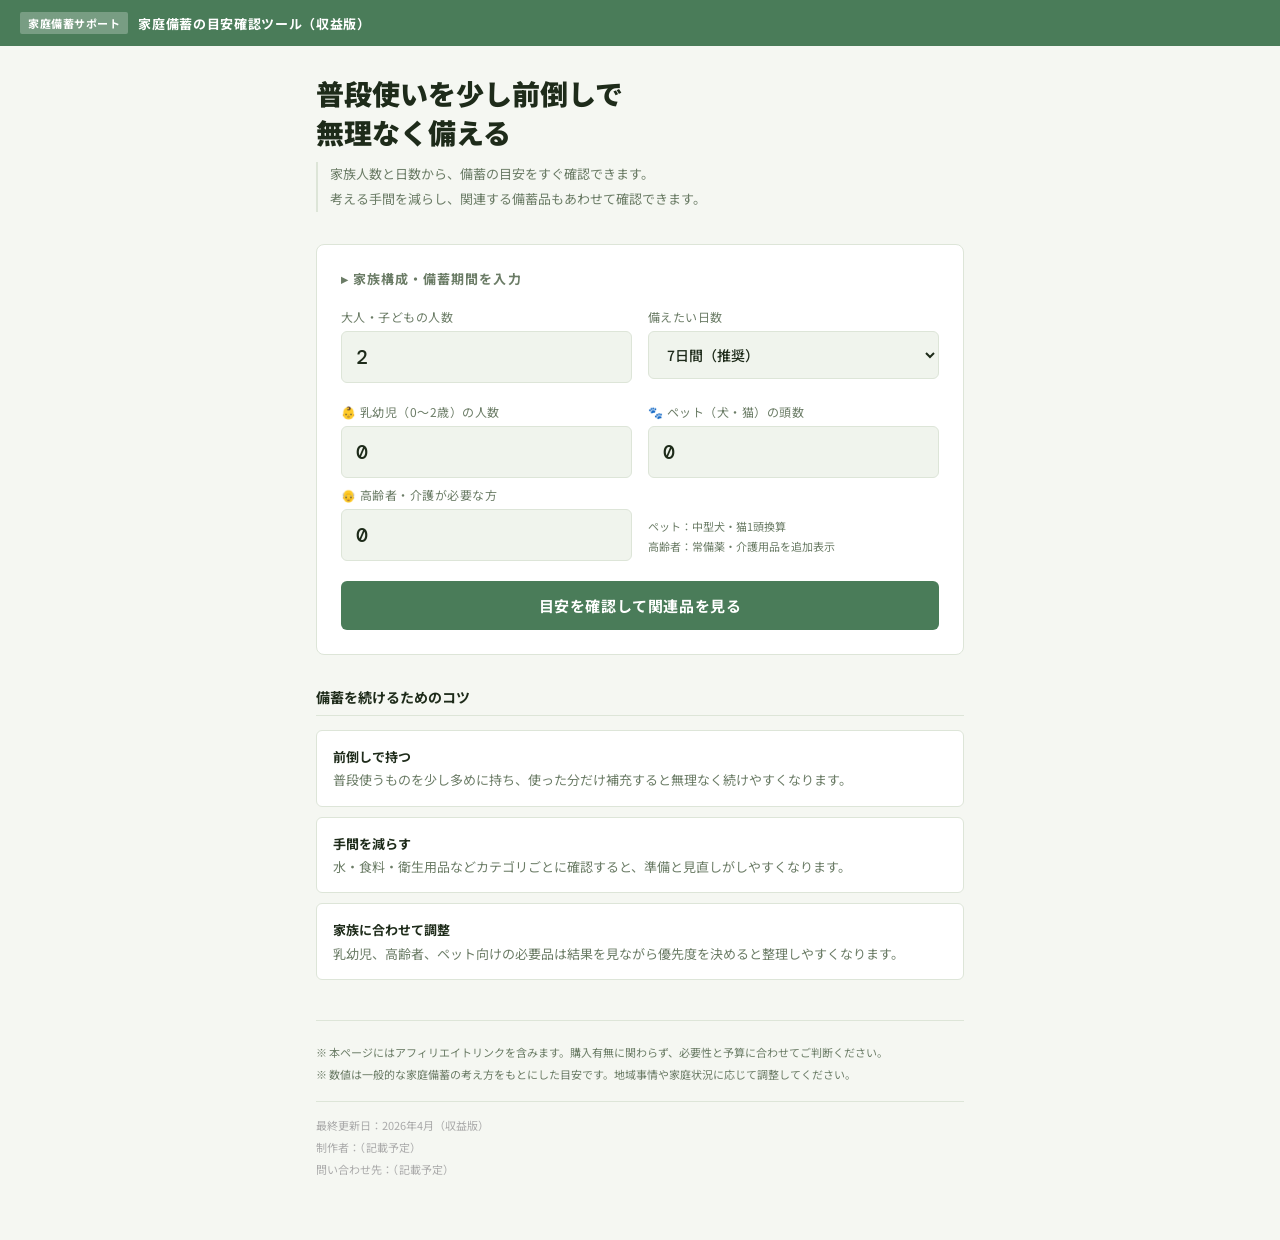
==== revenue/index.html @ bbccff5f "Update index.html" ====
<!DOCTYPE html>
<html lang="ja">
<head>
  <!-- Google tag (gtag.js) -->
<script async src="https://www.googletagmanager.com/gtag/js?id=G-L59L2FK11F"></script>
<script>
  window.dataLayer = window.dataLayer || [];
  function gtag(){dataLayer.push(arguments);}
  gtag('js', new Date());

  gtag('config', 'G-L59L2FK11F');
</script>
  <meta charset="UTF-8">
  <meta name="viewport" content="width=device-width, initial-scale=1.0">
  <title>家庭備蓄の目安確認ツール</title>
  <meta name="description" content="家族人数と備蓄日数から、水・食料・衛生用品など家庭備蓄の目安をすぐ確認できます。乳幼児・ペット・高齢者向けの追加項目にも対応した、無理のない備えの参考ツールです。">
  <meta property="og:type" content="website">
  <meta property="og:locale" content="ja_JP">
  <meta property="og:title" content="家庭備蓄の目安確認ツール">
  <meta property="og:description" content="家族人数と備蓄日数から、水・食料・衛生用品など家庭備蓄の目安をすぐ確認できます。乳幼児・ペット・高齢者向けの追加項目にも対応した、無理のない備えの参考ツールです。">
  <meta name="twitter:card" content="summary">
  <meta name="twitter:title" content="家庭備蓄の目安確認ツール">
  <meta name="twitter:description" content="家族人数と備蓄日数から、水・食料・衛生用品など家庭備蓄の目安をすぐ確認できます。乳幼児・ペット・高齢者向けの追加項目にも対応した、無理のない備えの参考ツールです。">
  <link rel="stylesheet" href="../shared/css/base.css">
</head>
<body>
  <div class="header">
    <span class="header-badge">家庭備蓄サポート</span>
    <span class="header-title">家庭備蓄の目安確認ツール（収益版）</span>
  </div>

  <div class="container">
    <div class="hero">
      <h1>普段使いを少し前倒しで<br>無理なく備える</h1>
      <p>
        家族人数と日数から、備蓄の目安をすぐ確認できます。<br>
        考える手間を減らし、関連する備蓄品もあわせて確認できます。
      </p>
    </div>

    <div class="calc-panel">
      <h2>▸ 家族構成・備蓄期間を入力</h2>
      <div class="inputs-row">
        <div class="input-group"><label>大人・子どもの人数</label><input type="number" id="members" value="2" min="0" max="20"></div>
        <div class="input-group"><label>備えたい日数</label><select id="days"><option value="3">3日間（最低ライン）</option><option value="7" selected>7日間（推奨）</option><option value="14">14日間（安心）</option><option value="30">30日間（長期備蓄）</option></select></div>
      </div>
      <div class="inputs-row" style="margin-bottom: 8px">
        <div class="input-group"><label>👶 乳幼児（0〜2歳）の人数</label><input type="number" id="babies" value="0" min="0" max="10"></div>
        <div class="input-group"><label>🐾 ペット（犬・猫）の頭数</label><input type="number" id="pets" value="0" min="0" max="10"></div>
      </div>
      <div class="inputs-row">
        <div class="input-group"><label>👴 高齢者・介護が必要な方</label><input type="number" id="elderly" value="0" min="0" max="10"></div>
        <div class="input-group" style="display: flex; align-items: flex-end"><div style="font-size: 11px; color: var(--muted); line-height: 1.8; padding-bottom: 4px">ペット：中型犬・猫1頭換算<br>高齢者：常備薬・介護用品を追加表示</div></div>
      </div>
      <button class="calc-btn" onclick="calculate()">目安を確認して関連品を見る</button>
    </div>

    <div class="results" id="results">
      <div class="result-header"><h2 id="result-title">目安一覧</h2><span class="result-badge">算出完了</span></div>
      <div class="category"><div class="category-header"><span class="icon">💧</span><h3>水</h3></div><div class="item-row"><div class="item-info"><div class="item-name">飲料水・生活用水</div><div class="item-desc">1人1日3L（飲料・調理・衛生用途の合計）</div></div><div class="item-qty-wrap"><div class="item-qty" id="water-qty">-</div><div class="item-unit">リットル</div></div></div></div>
      <div class="category"><div class="category-header"><span class="icon">🍚</span><h3>食料</h3></div><div class="item-row"><div class="item-info"><div class="item-name">白米・無洗米</div><div class="item-desc">1人1日0.15kg（茶碗2〜3杯分）</div></div><div class="item-qty-wrap"><div class="item-qty" id="rice-qty">-</div><div class="item-unit">kg</div></div></div><div class="item-row"><div class="item-info"><div class="item-name">レトルト食品</div><div class="item-desc">1人1日2食分（カレー・パスタソース等）</div></div><div class="item-qty-wrap"><div class="item-qty" id="retort-qty">-</div><div class="item-unit">パック</div></div></div><div class="item-row"><div class="item-info"><div class="item-name">インスタント麺・カップ麺</div><div class="item-desc">1人1日1食分</div></div><div class="item-qty-wrap"><div class="item-qty" id="noodle-qty">-</div><div class="item-unit">食</div></div></div><div class="item-row"><div class="item-info"><div class="item-name">缶詰（魚・肉・野菜）</div><div class="item-desc">1人2日に1缶</div></div><div class="item-qty-wrap"><div class="item-qty" id="can-qty">-</div><div class="item-unit">缶</div></div></div></div>
      <div class="category"><div class="category-header"><span class="icon">🔥</span><h3>エネルギー・燃料</h3></div><div class="item-row"><div class="item-info"><div class="item-name">カセットガスボンベ</div><div class="item-desc">1本で約60〜90分の調理が可能</div></div><div class="item-qty-wrap"><div class="item-qty" id="gas-qty">-</div><div class="item-unit">本</div></div></div><div class="item-row"><div class="item-info"><div class="item-name">モバイルバッテリー（大容量）</div><div class="item-desc">20,000mAh以上を目安に</div></div><div class="item-qty-wrap"><div class="item-qty" id="battery-qty">-</div><div class="item-unit">個</div></div></div></div>
      <div class="category"><div class="category-header"><span class="icon">🧴</span><h3>衛生・生活用品</h3></div><div class="item-row"><div class="item-info"><div class="item-name">トイレットペーパー</div><div class="item-desc">1人1日0.5ロール目安</div></div><div class="item-qty-wrap"><div class="item-qty" id="tp-qty">-</div><div class="item-unit">ロール</div></div></div><div class="item-row"><div class="item-info"><div class="item-name">除菌ウェットシート</div><div class="item-desc">断水時の身体ケアに活用できます</div></div><div class="item-qty-wrap"><div class="item-qty" id="wet-qty">-</div><div class="item-unit">パック</div></div></div><div class="item-row"><div class="item-info"><div class="item-name">生理用品</div><div class="item-desc">必要な方は1周期分以上を目安に</div></div><div class="item-qty-wrap"><div class="item-qty">1</div><div class="item-unit">パック以上</div></div></div></div>
      <div class="category" id="baby-section" style="display:none"><div class="category-header"><span class="icon">👶</span><h3>乳幼児用品</h3><span class="count-label" id="baby-count-label"></span></div><div class="item-row"><div class="item-info"><div class="item-name">粉ミルク・液体ミルク</div><div class="item-desc">1日6〜8回授乳、1缶約130回分</div></div><div class="item-qty-wrap"><div class="item-qty" id="milk-qty">-</div><div class="item-unit">缶</div></div></div><div class="item-row"><div class="item-info"><div class="item-name">紙おむつ</div><div class="item-desc">1日6〜8枚目安</div></div><div class="item-qty-wrap"><div class="item-qty" id="diaper-qty">-</div><div class="item-unit">枚</div></div></div><div class="item-row"><div class="item-info"><div class="item-name">おしりふき</div><div class="item-desc">1日15〜20枚、80枚入り1パック</div></div><div class="item-qty-wrap"><div class="item-qty" id="babywipe-qty">-</div><div class="item-unit">パック</div></div></div><div class="item-row"><div class="item-info"><div class="item-name">ベビーフード（離乳食）</div><div class="item-desc">1日3食分（5か月以降が目安）</div></div><div class="item-qty-wrap"><div class="item-qty" id="babyfood-qty">-</div><div class="item-unit">個</div></div></div></div>
      <div class="category" id="pet-section" style="display:none"><div class="category-header"><span class="icon">🐾</span><h3>ペット用品</h3><span class="count-label" id="pet-count-label"></span></div><div class="item-row"><div class="item-info"><div class="item-name">🐶 ドッグフード（ドライ）</div><div class="item-desc">中型犬1日250g目安</div></div><div class="item-qty-wrap"><div class="item-qty" id="petfood-dog-qty">-</div><div class="item-unit">kg</div></div></div><div class="item-row"><div class="item-info"><div class="item-name">🐱 キャットフード（ドライ）</div><div class="item-desc">猫1日60g目安</div></div><div class="item-qty-wrap"><div class="item-qty" id="petfood-cat-qty">-</div><div class="item-unit">kg</div></div></div><div class="item-row"><div class="item-info"><div class="item-name">ペット用水</div><div class="item-desc">体重1kgあたり50ml/日（中型犬：約1L/日）</div></div><div class="item-qty-wrap"><div class="item-qty" id="petwater-qty">-</div><div class="item-unit">リットル</div></div></div><div class="item-row"><div class="item-info"><div class="item-name">ペットシーツ</div><div class="item-desc">1頭1日3〜4枚（室内排泄用）</div></div><div class="item-qty-wrap"><div class="item-qty" id="petsheet-qty">-</div><div class="item-unit">枚</div></div></div><div class="item-row"><div class="item-info"><div class="item-name">キャリーバッグ・ケージ</div><div class="item-desc">避難時の移動に必要（1頭1個）</div></div><div class="item-qty-wrap"><div class="item-qty" id="petcarry-qty">-</div><div class="item-unit">個</div></div></div></div>
      <div class="category" id="elderly-section" style="display:none"><div class="category-header"><span class="icon">👴</span><h3>高齢者・介護用品</h3><span class="count-label" id="elderly-count-label"></span></div><div class="item-row"><div class="item-info"><div class="item-name">大人用紙おむつ・パッド</div><div class="item-desc">1人1日4〜6枚目安</div></div><div class="item-qty-wrap"><div class="item-qty" id="adult-diaper-qty">-</div><div class="item-unit">枚</div></div></div><div class="item-row"><div class="item-info"><div class="item-name">介護用ウェットタオル（全身清拭用）</div><div class="item-desc">断水時の身体ケアに活用できます</div></div><div class="item-qty-wrap"><div class="item-qty" id="care-wipe-qty">-</div><div class="item-unit">パック</div></div></div><div class="item-row"><div class="item-info"><div class="item-name">やわらか食・介護食（レトルト）</div><div class="item-desc">1人1日3食分</div></div><div class="item-qty-wrap"><div class="item-qty" id="care-food-qty">-</div><div class="item-unit">食</div></div></div><div class="item-row"><div class="item-info"><div class="item-name">常備薬・処方薬の予備</div><div class="item-desc">かかりつけ医への相談をご検討ください</div></div><div class="item-qty-wrap"><div class="item-qty" id="medicine-qty">-</div><div class="item-unit">日分</div></div></div></div>

      <div class="summary-box">
        <h3>▸ 入力内容の概要</h3>
        <div class="summary-item"><span>大人・子ども</span><span class="val" id="sum-members">-</span></div>
        <div class="summary-item" id="sum-baby-row" style="display:none"><span>👶 乳幼児</span><span class="val" id="sum-babies">-</span></div>
        <div class="summary-item" id="sum-pet-row" style="display:none"><span>🐾 ペット</span><span class="val" id="sum-pets">-</span></div>
        <div class="summary-item" id="sum-elderly-row" style="display:none"><span>👴 高齢者・介護</span><span class="val" id="sum-elderly">-</span></div>
        <div class="summary-item"><span>備蓄期間</span><span class="val" id="sum-days">-</span></div>
        <div class="summary-item"><span>水（人間分合計）</span><span class="val" id="sum-water">-</span></div>
        <div class="summary-item"><span>食料（概算カロリー）</span><span class="val" id="sum-kcal">-</span></div>
        <div class="summary-item"><span>ガスボンベ</span><span class="val" id="sum-gas">-</span></div>
      </div>

      <div class="recommend" id="recommend-section" style="display:none">
        <h2>関連する備蓄品を見る</h2>
        <p>普段使うものを少し前倒しで準備したい方向けに、目安に沿って選びやすい商品ページをまとめています。</p>
        <div class="recommend-grid">
          <a class="recommend-link" id="rec-water" href="https://www.amazon.co.jp/s?k=保存水+2L&tag=example-22" target="_blank" rel="sponsored noopener noreferrer"><strong>保存水・飲料水</strong><span>2Lボトル中心で在庫を確認</span></a>
          <a class="recommend-link" id="rec-food" href="https://www.amazon.co.jp/s?k=非常食+レトルト&tag=example-22" target="_blank" rel="sponsored noopener noreferrer"><strong>レトルト・非常食</strong><span>日常食べ慣れたものを優先</span></a>
          <a class="recommend-link" id="rec-hygiene" href="https://www.amazon.co.jp/s?k=防災+衛生用品&tag=example-22" target="_blank" rel="sponsored noopener noreferrer"><strong>衛生用品セット</strong><span>生理用品や除菌用品をまとめて確認</span></a>
          <a class="recommend-link" id="rec-power" href="https://www.amazon.co.jp/s?k=モバイルバッテリー+大容量&tag=example-22" target="_blank" rel="sponsored noopener noreferrer"><strong>電源・ガス関連</strong><span>停電時の調理と充電を備える</span></a>
        </div>
      </div>
    </div>

    <div class="tips">
      <h2>備蓄を続けるためのコツ</h2>
      <div class="tip-card"><strong>前倒しで持つ</strong><br>普段使うものを少し多めに持ち、使った分だけ補充すると無理なく続けやすくなります。</div>
      <div class="tip-card"><strong>手間を減らす</strong><br>水・食料・衛生用品などカテゴリごとに確認すると、準備と見直しがしやすくなります。</div>
      <div class="tip-card"><strong>家族に合わせて調整</strong><br>乳幼児、高齢者、ペット向けの必要品は結果を見ながら優先度を決めると整理しやすくなります。</div>
    </div>

    <div class="footer-note">
      ※ 本ページにはアフィリエイトリンクを含みます。購入有無に関わらず、必要性と予算に合わせてご判断ください。<br>
      ※ 数値は一般的な家庭備蓄の考え方をもとにした目安です。地域事情や家庭状況に応じて調整してください。
    </div>
    <div class="footer-meta">
      最終更新日：2026年4月（収益版）<br>
      制作者：（記載予定）<br>
      問い合わせ先：（記載予定）
    </div>
  </div>

  <script src="../shared/js/core.js"></script>
  <script src="../shared/js/revenue.js"></script>
</body>
</html>
---- shared/css/base.css ----
@import url('https://fonts.googleapis.com/css2?family=Noto+Sans+JP:wght@400;700;900&family=DM+Mono:wght@400;500&display=swap');

:root {
  --bg: #f5f7f2;
  --surface: #ffffff;
  --surface2: #f0f4ed;
  --border: #dde5d8;
  --accent: #4a7c59;
  --accent2: #2d6a8f;
  --text: #1e2b1a;
  --muted: #6b7c66;
  --green: #4a7c59;
}

* { box-sizing: border-box; margin: 0; padding: 0; }

body {
  background: var(--bg);
  color: var(--text);
  font-family: 'Noto Sans JP', sans-serif;
  min-height: 100vh;
}

.header {
  background: var(--accent);
  padding: 12px 20px;
  display: flex;
  align-items: center;
  gap: 10px;
}

.header-badge {
  background: rgba(255,255,255,0.25);
  color: #fff;
  font-weight: 700;
  font-size: 11px;
  padding: 3px 8px;
  border-radius: 2px;
  letter-spacing: 0.05em;
}

.header-title {
  font-weight: 700;
  font-size: 13px;
  letter-spacing: 0.05em;
  color: #fff;
}

.container {
  max-width: 680px;
  margin: 0 auto;
  padding: 28px 16px 60px;
}

.hero { margin-bottom: 32px; }
.hero h1 {
  font-size: clamp(20px, 5vw, 28px);
  font-weight: 900;
  line-height: 1.4;
  margin-bottom: 10px;
}

.hero p {
  color: var(--muted);
  font-size: 13px;
  line-height: 1.9;
  border-left: 2px solid var(--border);
  padding-left: 12px;
}

.calc-panel {
  background: var(--surface);
  border: 1px solid var(--border);
  border-radius: 8px;
  padding: 24px;
  margin-bottom: 28px;
}

.calc-panel h2 {
  font-size: 13px;
  font-weight: 700;
  letter-spacing: 0.08em;
  color: var(--muted);
  margin-bottom: 20px;
}

.inputs-row {
  display: grid;
  grid-template-columns: 1fr 1fr;
  gap: 16px;
  margin-bottom: 20px;
}

.input-group label {
  display: block;
  font-size: 12px;
  color: var(--muted);
  margin-bottom: 6px;
  letter-spacing: 0.04em;
}

.input-group input,
.input-group select {
  width: 100%;
  background: var(--surface2);
  border: 1px solid var(--border);
  border-radius: 6px;
  color: var(--text);
  font-size: 20px;
  font-family: 'DM Mono', monospace;
  font-weight: 500;
  padding: 12px 14px;
  outline: none;
  transition: border-color 0.2s;
}

.input-group input:focus,
.input-group select:focus { border-color: var(--accent); }

.input-group select {
  font-size: 14px;
  font-family: 'Noto Sans JP', sans-serif;
  cursor: pointer;
}

.calc-btn {
  width: 100%;
  min-height: 48px;
  background: var(--accent);
  color: #fff;
  border: none;
  border-radius: 6px;
  font-family: 'Noto Sans JP', sans-serif;
  font-weight: 700;
  font-size: 15px;
  padding: 14px 16px;
  cursor: pointer;
  letter-spacing: 0.04em;
  transition: opacity 0.2s, transform 0.1s;
}

.calc-btn:hover { opacity: 0.9; }
.calc-btn:active { transform: scale(0.99); }

.results { display: none; }
.results.show { display: block; }

.result-header {
  display: flex;
  align-items: center;
  gap: 10px;
  margin-bottom: 20px;
}

.result-header h2 {
  font-size: 17px;
  font-weight: 900;
}

.result-badge {
  background: var(--green);
  color: #fff;
  font-size: 11px;
  font-weight: 700;
  padding: 3px 8px;
  border-radius: 2px;
}

.category {
  margin-bottom: 20px;
  border: 1px solid var(--border);
  border-radius: 8px;
  overflow: hidden;
}

.category-header {
  background: var(--surface2);
  padding: 12px 16px;
  display: flex;
  align-items: center;
  gap: 8px;
}

.category-header .icon { font-size: 18px; }
.category-header h3 {
  font-size: 14px;
  font-weight: 700;
  flex: 1;
}

.category-header .count-label {
  font-family: 'DM Mono', monospace;
  font-size: 12px;
  color: var(--accent2);
}

.item-row {
  padding: 14px 16px;
  border-top: 1px solid var(--border);
  display: flex;
  align-items: center;
  gap: 12px;
}

.item-info { flex: 1; }
.item-name {
  font-size: 14px;
  font-weight: 700;
  margin-bottom: 2px;
}

.item-desc {
  font-size: 12px;
  color: var(--muted);
}

.item-qty-wrap { text-align: right; min-width: 80px; }
.item-qty {
  font-family: 'DM Mono', monospace;
  font-size: 20px;
  font-weight: 500;
  color: var(--accent2);
}

.item-unit {
  font-size: 11px;
  color: var(--muted);
  margin-top: 2px;
}

.summary-box {
  background: linear-gradient(135deg, #eef4ea, #e8f0f5);
  border: 1px solid var(--border);
  border-radius: 8px;
  padding: 20px;
  margin-top: 28px;
}

.summary-box h3 {
  font-size: 13px;
  color: var(--muted);
  letter-spacing: 0.06em;
  margin-bottom: 14px;
}

.summary-item {
  display: flex;
  justify-content: space-between;
  font-size: 14px;
  padding: 5px 0;
  border-bottom: 1px solid var(--border);
}

.summary-item:last-child { border-bottom: none; }
.summary-item .val {
  font-family: 'DM Mono', monospace;
  color: var(--accent2);
  font-weight: 500;
}

.tips { margin-top: 32px; }
.tips h2 {
  font-size: 14px;
  font-weight: 700;
  margin-bottom: 14px;
  padding-bottom: 8px;
  border-bottom: 1px solid var(--border);
  color: var(--text);
}

.tip-card {
  background: var(--surface);
  border: 1px solid var(--border);
  border-radius: 6px;
  padding: 14px 16px;
  margin-bottom: 10px;
  font-size: 13px;
  line-height: 1.8;
  color: var(--muted);
}

.tip-card strong { color: var(--text); }

.recommend {
  margin-top: 28px;
  background: var(--surface);
  border: 1px solid var(--border);
  border-radius: 8px;
  padding: 18px 16px;
}

.recommend h2 {
  font-size: 14px;
  margin-bottom: 6px;
}

.recommend p {
  font-size: 12px;
  color: var(--muted);
  margin-bottom: 14px;
  line-height: 1.8;
}

.recommend-grid {
  display: grid;
  grid-template-columns: 1fr 1fr;
  gap: 10px;
}

.recommend-link {
  display: block;
  border: 1px solid var(--border);
  background: var(--surface2);
  border-radius: 8px;
  text-decoration: none;
  color: var(--text);
  padding: 12px;
  min-height: 72px;
}

.recommend-link strong {
  display: block;
  font-size: 13px;
  margin-bottom: 4px;
}

.recommend-link span {
  font-size: 11px;
  color: var(--muted);
  line-height: 1.6;
}

.footer-note {
  margin-top: 40px;
  padding-top: 20px;
  border-top: 1px solid var(--border);
  font-size: 11px;
  color: var(--muted);
  line-height: 2;
}

.footer-meta {
  margin-top: 16px;
  padding-top: 12px;
  border-top: 1px solid var(--border);
  font-size: 11px;
  color: #aaa;
  line-height: 2;
}

@media (max-width: 480px) {
  .inputs-row { grid-template-columns: 1fr; }
  .item-row { flex-wrap: wrap; }
  .recommend-grid { grid-template-columns: 1fr; }
  .recommend-link { min-height: 64px; }
}
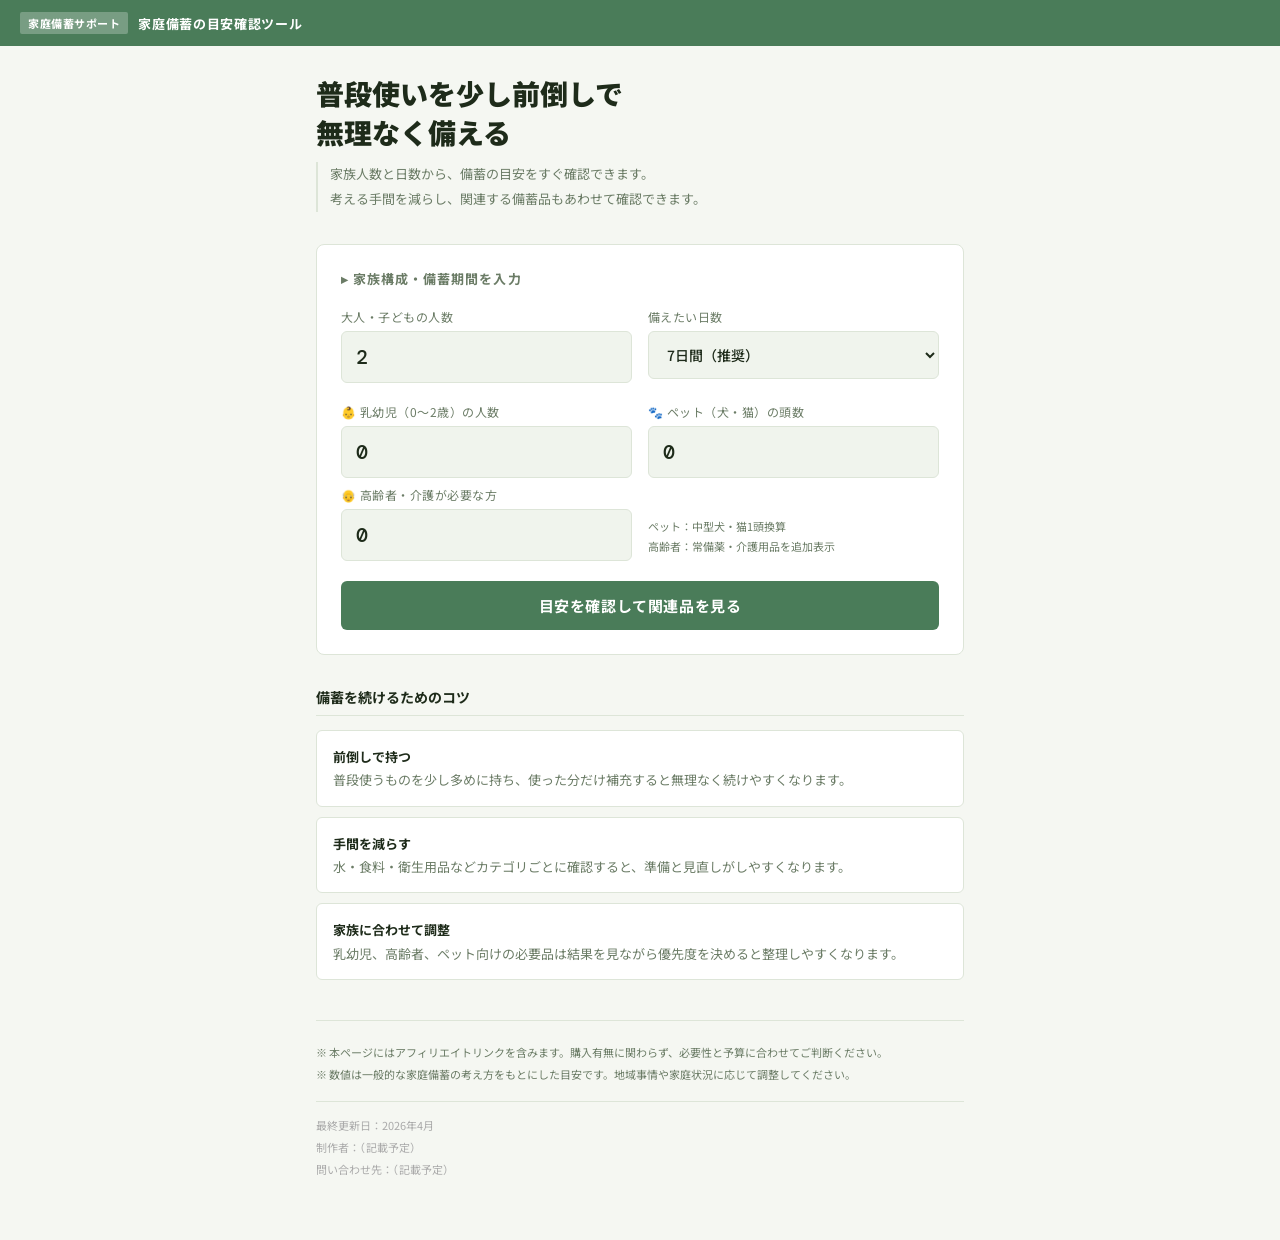
==== commit 8a81aa0c: "Update index.html" ====
--- a/revenue/index.html
+++ b/revenue/index.html
@@ -26,7 +26,7 @@
 <body>
   <div class="header">
     <span class="header-badge">家庭備蓄サポート</span>
-    <span class="header-title">家庭備蓄の目安確認ツール（収益版）</span>
+    <span class="header-title">家庭備蓄の目安確認ツール</span>
   </div>
 
   <div class="container">
@@ -101,7 +101,7 @@
       ※ 数値は一般的な家庭備蓄の考え方をもとにした目安です。地域事情や家庭状況に応じて調整してください。
     </div>
     <div class="footer-meta">
-      最終更新日：2026年4月（収益版）<br>
+      最終更新日：2026年4月<br>
       制作者：（記載予定）<br>
       問い合わせ先：（記載予定）
     </div>
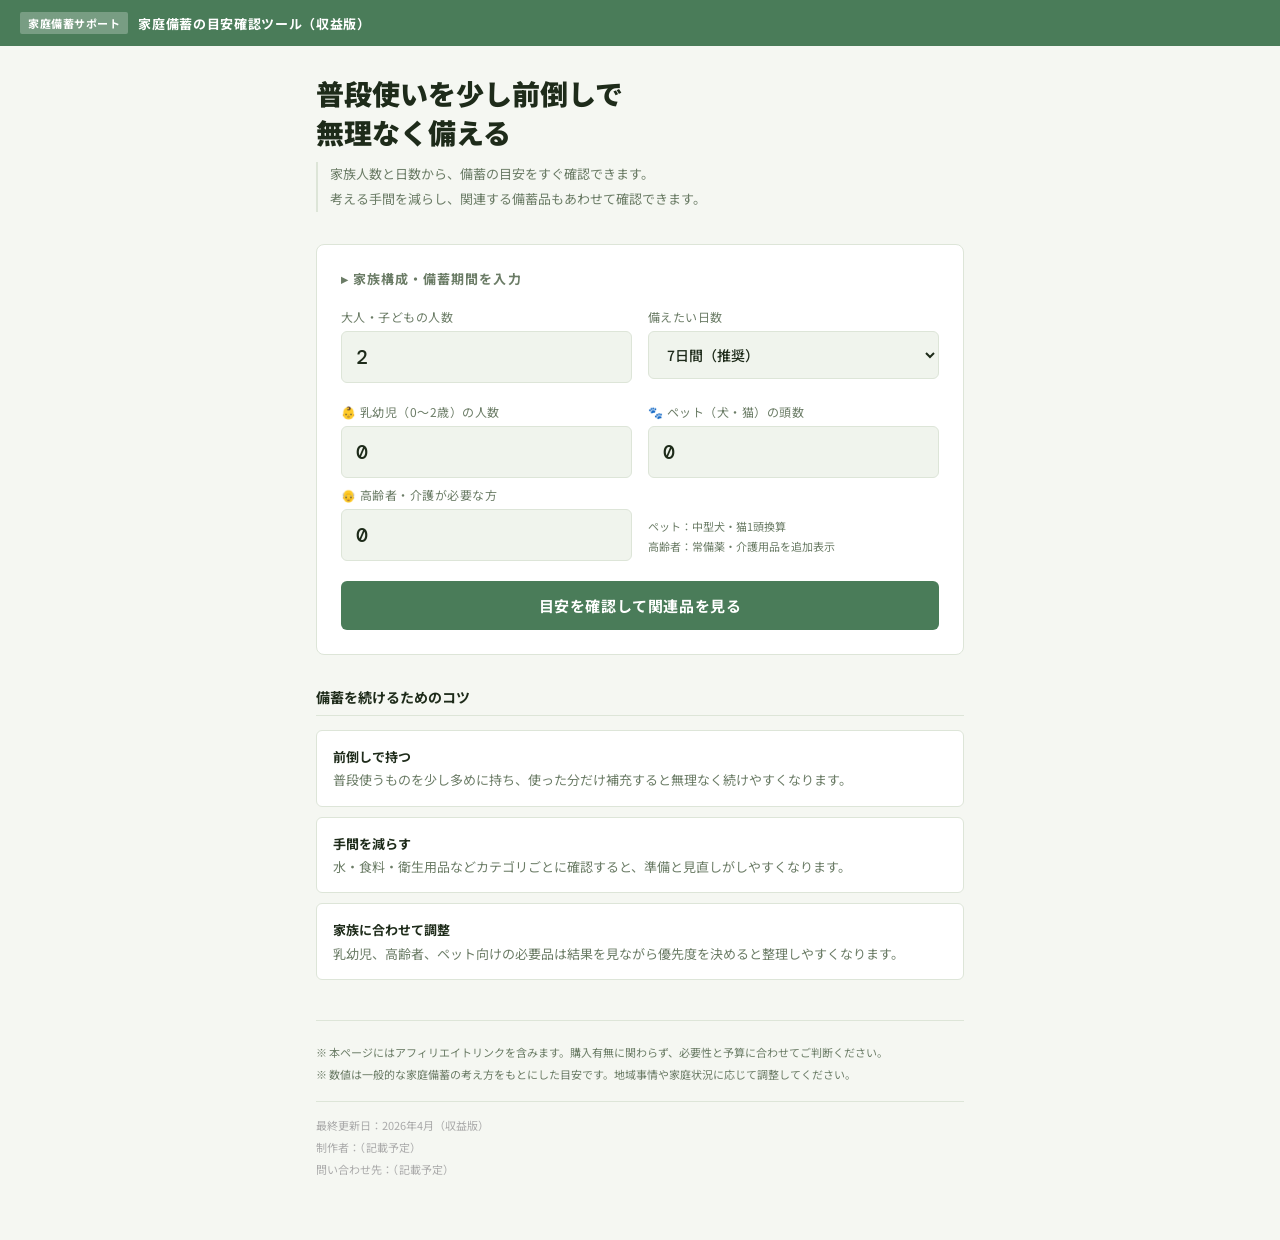
==== commit d1764f58: "水の購入導線改善" ====
--- a/revenue/index.html
+++ b/revenue/index.html
@@ -1,32 +1,15 @@
 <!DOCTYPE html>
 <html lang="ja">
 <head>
-  <!-- Google tag (gtag.js) -->
-<script async src="https://www.googletagmanager.com/gtag/js?id=G-L59L2FK11F"></script>
-<script>
-  window.dataLayer = window.dataLayer || [];
-  function gtag(){dataLayer.push(arguments);}
-  gtag('js', new Date());
-
-  gtag('config', 'G-L59L2FK11F');
-</script>
   <meta charset="UTF-8">
   <meta name="viewport" content="width=device-width, initial-scale=1.0">
-  <title>家庭備蓄の目安確認ツール</title>
-  <meta name="description" content="家族人数と備蓄日数から、水・食料・衛生用品など家庭備蓄の目安をすぐ確認できます。乳幼児・ペット・高齢者向けの追加項目にも対応した、無理のない備えの参考ツールです。">
-  <meta property="og:type" content="website">
-  <meta property="og:locale" content="ja_JP">
-  <meta property="og:title" content="家庭備蓄の目安確認ツール">
-  <meta property="og:description" content="家族人数と備蓄日数から、水・食料・衛生用品など家庭備蓄の目安をすぐ確認できます。乳幼児・ペット・高齢者向けの追加項目にも対応した、無理のない備えの参考ツールです。">
-  <meta name="twitter:card" content="summary">
-  <meta name="twitter:title" content="家庭備蓄の目安確認ツール">
-  <meta name="twitter:description" content="家族人数と備蓄日数から、水・食料・衛生用品など家庭備蓄の目安をすぐ確認できます。乳幼児・ペット・高齢者向けの追加項目にも対応した、無理のない備えの参考ツールです。">
+  <title>家庭備蓄の目安確認ツール（収益版）</title>
   <link rel="stylesheet" href="../shared/css/base.css">
 </head>
 <body>
   <div class="header">
     <span class="header-badge">家庭備蓄サポート</span>
-    <span class="header-title">家庭備蓄の目安確認ツール</span>
+    <span class="header-title">家庭備蓄の目安確認ツール（収益版）</span>
   </div>
 
   <div class="container">
@@ -57,7 +40,7 @@
 
     <div class="results" id="results">
       <div class="result-header"><h2 id="result-title">目安一覧</h2><span class="result-badge">算出完了</span></div>
-      <div class="category"><div class="category-header"><span class="icon">💧</span><h3>水</h3></div><div class="item-row"><div class="item-info"><div class="item-name">飲料水・生活用水</div><div class="item-desc">1人1日3L（飲料・調理・衛生用途の合計）</div></div><div class="item-qty-wrap"><div class="item-qty" id="water-qty">-</div><div class="item-unit">リットル</div></div></div></div>
+      <div class="category"><div class="category-header"><span class="icon">💧</span><h3>水</h3></div><div class="item-row"><div class="item-info"><div class="item-name">飲料水・生活用水</div><div class="item-desc">1人1日3L（飲料・調理・衛生用途の合計）</div><div id="water-shortage" style="font-size:12px;color:#b00020;font-weight:700;margin-top:4px;"></div><div style="font-size:12px;color:var(--muted)">2Lペットボトル（6本セット）でまとめて備えるのが一般的です</div></div><div class="item-qty-wrap"><div class="item-qty" id="water-qty">-</div><div class="item-unit">リットル</div></div></div></div>
       <div class="category"><div class="category-header"><span class="icon">🍚</span><h3>食料</h3></div><div class="item-row"><div class="item-info"><div class="item-name">白米・無洗米</div><div class="item-desc">1人1日0.15kg（茶碗2〜3杯分）</div></div><div class="item-qty-wrap"><div class="item-qty" id="rice-qty">-</div><div class="item-unit">kg</div></div></div><div class="item-row"><div class="item-info"><div class="item-name">レトルト食品</div><div class="item-desc">1人1日2食分（カレー・パスタソース等）</div></div><div class="item-qty-wrap"><div class="item-qty" id="retort-qty">-</div><div class="item-unit">パック</div></div></div><div class="item-row"><div class="item-info"><div class="item-name">インスタント麺・カップ麺</div><div class="item-desc">1人1日1食分</div></div><div class="item-qty-wrap"><div class="item-qty" id="noodle-qty">-</div><div class="item-unit">食</div></div></div><div class="item-row"><div class="item-info"><div class="item-name">缶詰（魚・肉・野菜）</div><div class="item-desc">1人2日に1缶</div></div><div class="item-qty-wrap"><div class="item-qty" id="can-qty">-</div><div class="item-unit">缶</div></div></div></div>
       <div class="category"><div class="category-header"><span class="icon">🔥</span><h3>エネルギー・燃料</h3></div><div class="item-row"><div class="item-info"><div class="item-name">カセットガスボンベ</div><div class="item-desc">1本で約60〜90分の調理が可能</div></div><div class="item-qty-wrap"><div class="item-qty" id="gas-qty">-</div><div class="item-unit">本</div></div></div><div class="item-row"><div class="item-info"><div class="item-name">モバイルバッテリー（大容量）</div><div class="item-desc">20,000mAh以上を目安に</div></div><div class="item-qty-wrap"><div class="item-qty" id="battery-qty">-</div><div class="item-unit">個</div></div></div></div>
       <div class="category"><div class="category-header"><span class="icon">🧴</span><h3>衛生・生活用品</h3></div><div class="item-row"><div class="item-info"><div class="item-name">トイレットペーパー</div><div class="item-desc">1人1日0.5ロール目安</div></div><div class="item-qty-wrap"><div class="item-qty" id="tp-qty">-</div><div class="item-unit">ロール</div></div></div><div class="item-row"><div class="item-info"><div class="item-name">除菌ウェットシート</div><div class="item-desc">断水時の身体ケアに活用できます</div></div><div class="item-qty-wrap"><div class="item-qty" id="wet-qty">-</div><div class="item-unit">パック</div></div></div><div class="item-row"><div class="item-info"><div class="item-name">生理用品</div><div class="item-desc">必要な方は1周期分以上を目安に</div></div><div class="item-qty-wrap"><div class="item-qty">1</div><div class="item-unit">パック以上</div></div></div></div>
@@ -81,7 +64,7 @@
         <h2>関連する備蓄品を見る</h2>
         <p>普段使うものを少し前倒しで準備したい方向けに、目安に沿って選びやすい商品ページをまとめています。</p>
         <div class="recommend-grid">
-          <a class="recommend-link" id="rec-water" href="https://www.amazon.co.jp/s?k=保存水+2L&tag=example-22" target="_blank" rel="sponsored noopener noreferrer"><strong>保存水・飲料水</strong><span>2Lボトル中心で在庫を確認</span></a>
+          <a class="recommend-link" id="water-link" href="https://www.amazon.co.jp/s?k=保存水+2L&tag=example-22" target="_blank" rel="sponsored noopener noreferrer"><strong>不足分をまとめて買う</strong><span>2Lボトル中心で在庫を確認</span></a>
           <a class="recommend-link" id="rec-food" href="https://www.amazon.co.jp/s?k=非常食+レトルト&tag=example-22" target="_blank" rel="sponsored noopener noreferrer"><strong>レトルト・非常食</strong><span>日常食べ慣れたものを優先</span></a>
           <a class="recommend-link" id="rec-hygiene" href="https://www.amazon.co.jp/s?k=防災+衛生用品&tag=example-22" target="_blank" rel="sponsored noopener noreferrer"><strong>衛生用品セット</strong><span>生理用品や除菌用品をまとめて確認</span></a>
           <a class="recommend-link" id="rec-power" href="https://www.amazon.co.jp/s?k=モバイルバッテリー+大容量&tag=example-22" target="_blank" rel="sponsored noopener noreferrer"><strong>電源・ガス関連</strong><span>停電時の調理と充電を備える</span></a>
@@ -101,7 +84,7 @@
       ※ 数値は一般的な家庭備蓄の考え方をもとにした目安です。地域事情や家庭状況に応じて調整してください。
     </div>
     <div class="footer-meta">
-      最終更新日：2026年4月<br>
+      最終更新日：2026年4月（収益版）<br>
       制作者：（記載予定）<br>
       問い合わせ先：（記載予定）
     </div>
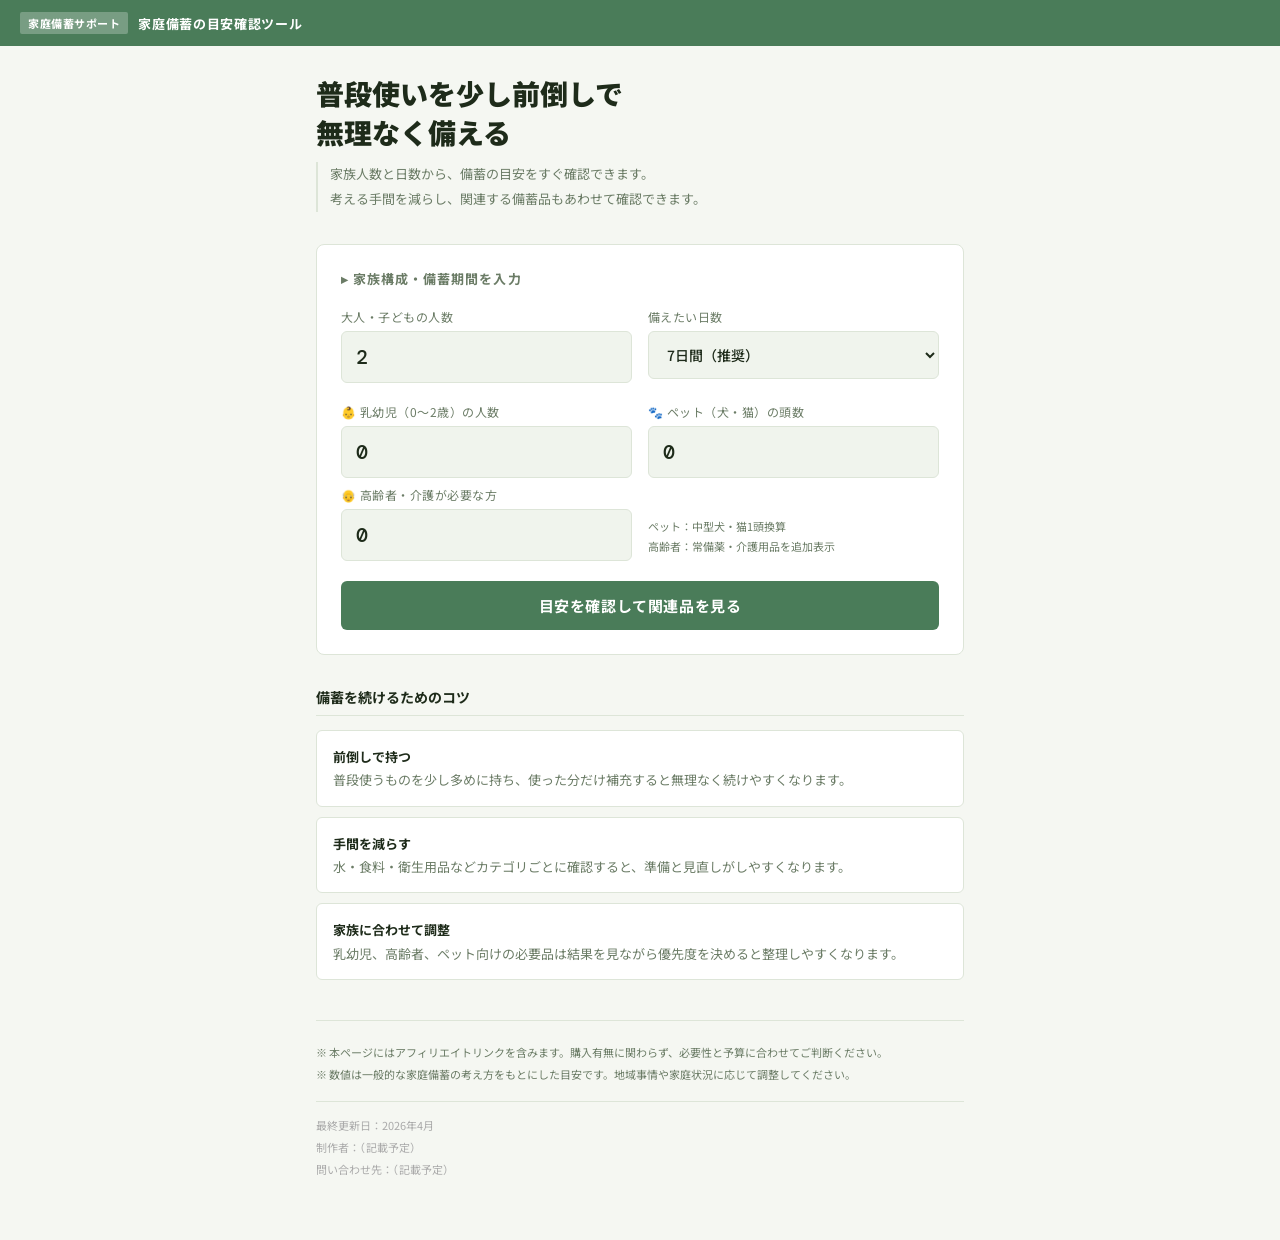
==== commit 096850a3: "Merge branch 'main' of https://github.com/siki0524-a11y/bichiku-checker" ====
--- a/revenue/index.html
+++ b/revenue/index.html
@@ -1,15 +1,32 @@
 <!DOCTYPE html>
 <html lang="ja">
 <head>
+  <!-- Google tag (gtag.js) -->
+<script async src="https://www.googletagmanager.com/gtag/js?id=G-L59L2FK11F"></script>
+<script>
+  window.dataLayer = window.dataLayer || [];
+  function gtag(){dataLayer.push(arguments);}
+  gtag('js', new Date());
+
+  gtag('config', 'G-L59L2FK11F');
+</script>
   <meta charset="UTF-8">
   <meta name="viewport" content="width=device-width, initial-scale=1.0">
-  <title>家庭備蓄の目安確認ツール（収益版）</title>
+  <title>家庭備蓄の目安確認ツール</title>
+  <meta name="description" content="家族人数と備蓄日数から、水・食料・衛生用品など家庭備蓄の目安をすぐ確認できます。乳幼児・ペット・高齢者向けの追加項目にも対応した、無理のない備えの参考ツールです。">
+  <meta property="og:type" content="website">
+  <meta property="og:locale" content="ja_JP">
+  <meta property="og:title" content="家庭備蓄の目安確認ツール">
+  <meta property="og:description" content="家族人数と備蓄日数から、水・食料・衛生用品など家庭備蓄の目安をすぐ確認できます。乳幼児・ペット・高齢者向けの追加項目にも対応した、無理のない備えの参考ツールです。">
+  <meta name="twitter:card" content="summary">
+  <meta name="twitter:title" content="家庭備蓄の目安確認ツール">
+  <meta name="twitter:description" content="家族人数と備蓄日数から、水・食料・衛生用品など家庭備蓄の目安をすぐ確認できます。乳幼児・ペット・高齢者向けの追加項目にも対応した、無理のない備えの参考ツールです。">
   <link rel="stylesheet" href="../shared/css/base.css">
 </head>
 <body>
   <div class="header">
     <span class="header-badge">家庭備蓄サポート</span>
-    <span class="header-title">家庭備蓄の目安確認ツール（収益版）</span>
+    <span class="header-title">家庭備蓄の目安確認ツール</span>
   </div>
 
   <div class="container">
@@ -84,7 +101,7 @@
       ※ 数値は一般的な家庭備蓄の考え方をもとにした目安です。地域事情や家庭状況に応じて調整してください。
     </div>
     <div class="footer-meta">
-      最終更新日：2026年4月（収益版）<br>
+      最終更新日：2026年4月<br>
       制作者：（記載予定）<br>
       問い合わせ先：（記載予定）
     </div>
